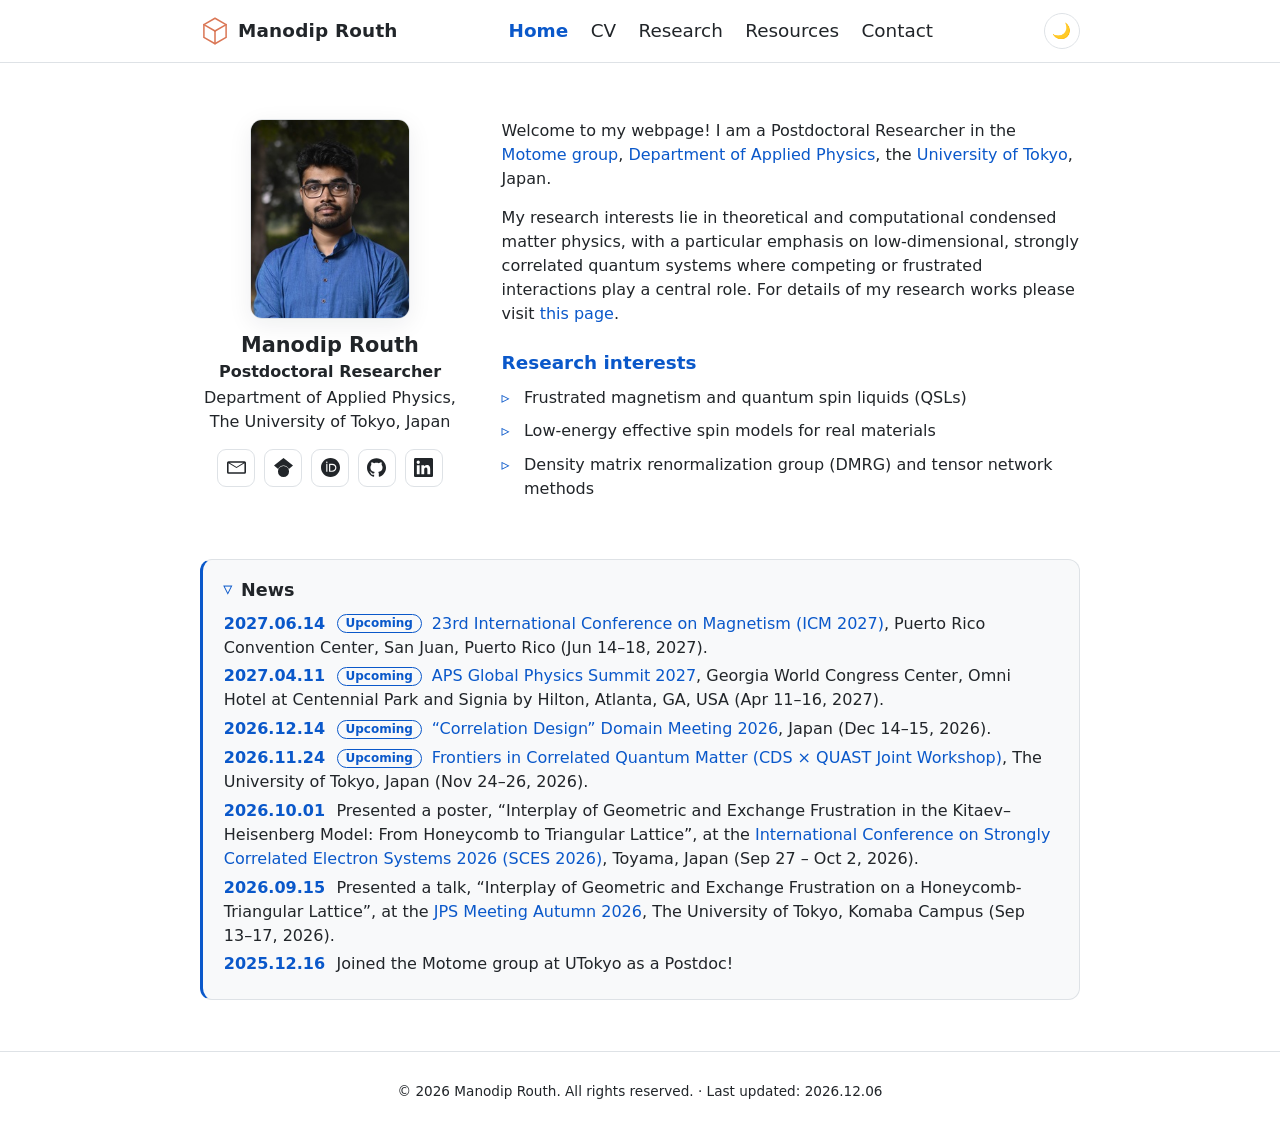
==== index.html @ 1bf26e8a "Switch accent and link colors from maroon to dark blue Co-Authored-By: Claude Sonnet 5.5 <noreply@an" ====
<!DOCTYPE html>
<html lang="en">
<head>
  <meta charset="UTF-8" />
  <meta name="viewport" content="width=device-width, initial-scale=1.0" />
  <title>Manodip Routh</title>
  <meta name="description" content="Manodip Routh — Postdoctoral Researcher in the Department of Applied Physics, The University of Tokyo. Theoretical and computational condensed matter physics." />
  <link rel="icon" type="image/svg+xml" href="hexagon_lattice_logo.svg" />
  <!-- Apply the saved/OS theme before first paint to avoid a light-theme flash -->
  <script>
    (function () {
      var t = null;
      try { t = localStorage.getItem("theme"); } catch (e) {}
      if (!t) t = window.matchMedia("(prefers-color-scheme: dark)").matches ? "dark" : "light";
      document.documentElement.setAttribute("data-theme", t);
    })();
  </script>
  <link rel="stylesheet" href="styles.css?v=34" />
</head>
<body>
  <!-- ===== Header / Nav ===== -->
  <header class="site-header">
    <nav class="nav container">
      <a href="index.html" class="brand"><img src="hexagon_lattice_logo.svg" alt="" class="brand-logo" /> Manodip Routh</a>
      <ul class="nav-links" id="nav-menu">
        <li><a href="index.html" aria-current="page">Home</a></li>
        <li><a href="cv.html">CV</a></li>
        <li><a href="publications.html">Research</a></li>
        <li><a href="resources.html">Resources</a></li>
        <li><a href="contact.html">Contact</a></li>
      </ul>
      <div class="nav-actions">
        <button id="theme-toggle" class="theme-toggle" aria-label="Toggle dark mode">
          <span class="theme-icon">🌙</span>
        </button>
        <button id="nav-toggle" class="nav-toggle" aria-label="Open menu" aria-expanded="false" aria-controls="nav-menu">
          <span></span><span></span><span></span>
        </button>
      </div>
    </nav>
  </header>

  <main>
    <!-- ===== About / Hero ===== -->
    <section id="about" class="section container about">
      <!-- Left: profile card -->
      <aside class="profile-card">
        <img src="routh_photo.jpg" alt="Manodip Routh" class="portrait" />
        <h1 class="name">Manodip Routh</h1>
        <p class="title">Postdoctoral Researcher</p>
        <p class="affil">Department of Applied Physics,<br />The University of Tokyo, Japan</p>
        <ul class="social">
          <li>
            <a href="mailto:routh-manodip@g.ecc.u-tokyo.ac.jp" aria-label="Email" title="Email">
              <svg viewBox="0 0 24 24" aria-hidden="true"><path d="M2 4h20a2 2 0 0 1 2 2v12a2 2 0 0 1-2 2H2a2 2 0 0 1-2-2V6a2 2 0 0 1 2-2zm0 2.5V18h20V6.5l-10 6.25L2 6.5zM3.3 6 12 11.45 20.7 6H3.3z"/></svg>
            </a>
          </li>
          <li>
            <a href="https://scholar.google.com/citations?user=slKCouQAAAAJ&hl=en" target="_blank" rel="noopener" aria-label="Google Scholar" title="Google Scholar">
              <svg viewBox="0 0 24 24" aria-hidden="true"><path d="M5.242 13.769L0 9.5 12 0l12 9.5-5.242 4.269C17.548 11.249 14.978 9.5 12 9.5c-2.977 0-5.548 1.748-6.758 4.269zM12 10a7 7 0 1 0 0 14 7 7 0 0 0 0-14z"/></svg>
            </a>
          </li>
          <li>
            <a href="https://orcid.org/0000-0001-9795-801X" target="_blank" rel="noopener" aria-label="ORCID" title="ORCID">
              <svg viewBox="0 0 24 24" aria-hidden="true"><path d="M12 0C5.372 0 0 5.372 0 12s5.372 12 12 12 12-5.372 12-12S18.628 0 12 0zM7.369 4.378c.525 0 .947.431.947.947 0 .525-.422.947-.947.947-.525 0-.946-.422-.946-.947 0-.516.421-.947.946-.947zm-.722 3.038h1.444v10.041H6.647V7.416zm3.562 0h3.9c3.712 0 5.344 2.653 5.344 5.025 0 2.578-2.016 5.025-5.325 5.025h-3.919V7.416zm1.444 1.303v7.444h2.297c3.272 0 4.022-2.484 4.022-3.722 0-2.016-1.284-3.722-4.097-3.722h-2.222z"/></svg>
            </a>
          </li>
          <li>
            <a href="https://github.com/routhmanodip" target="_blank" rel="noopener" aria-label="GitHub" title="GitHub">
              <svg viewBox="0 0 24 24" aria-hidden="true"><path d="M12 .297c-6.63 0-12 5.373-12 12 0 5.303 3.438 9.8 8.205 11.385.6.113.82-.258.82-.577 0-.285-.01-1.04-.015-2.04-3.338.724-4.042-1.61-4.042-1.61C4.422 18.07 3.633 17.7 3.633 17.7c-1.087-.744.084-.729.084-.729 1.205.084 1.838 1.236 1.838 1.236 1.07 1.835 2.809 1.305 3.495.998.108-.776.417-1.305.76-1.605-2.665-.3-5.466-1.332-5.466-5.93 0-1.31.465-2.38 1.235-3.22-.135-.303-.54-1.523.105-3.176 0 0 1.005-.322 3.3 1.23.96-.267 1.98-.399 3-.405 1.02.006 2.04.138 3 .405 2.28-1.552 3.285-1.23 3.285-1.23.645 1.653.24 2.873.12 3.176.765.84 1.23 1.91 1.23 3.22 0 4.61-2.805 5.625-5.475 5.92.42.36.81 1.096.81 2.22 0 1.606-.015 2.896-.015 3.286 0 .315.21.69.825.57C20.565 22.092 24 17.592 24 12.297c0-6.627-5.373-12-12-12"/></svg>
            </a>
          </li>
          <li>
            <a href="https://www.linkedin.com/in/manodip-routh" target="_blank" rel="noopener" aria-label="LinkedIn" title="LinkedIn">
              <svg viewBox="0 0 24 24" aria-hidden="true"><path d="M20.447 20.452h-3.554v-5.569c0-1.328-.027-3.037-1.852-3.037-1.853 0-2.136 1.445-2.136 2.939v5.667H9.351V9h3.414v1.561h.046c.477-.9 1.637-1.85 3.37-1.85 3.601 0 4.267 2.37 4.267 5.455v6.286zM5.337 7.433a2.062 2.062 0 0 1-2.063-2.065 2.064 2.064 0 1 1 2.063 2.065zm1.782 13.019H3.555V9h3.564v11.452zM22.225 0H1.771C.792 0 0 .774 0 1.729v20.542C0 23.227.792 24 1.771 24h20.451C23.2 24 24 23.227 24 22.271V1.729C24 .774 23.2 0 22.225 0z"/></svg>
            </a>
          </li>
        </ul>
      </aside>

      <!-- Right: about -->
      <div class="about-text">
        <p>
          Welcome to my webpage! I am a Postdoctoral Researcher in the
          <a href="https://www.motome-lab.t.u-tokyo.ac.jp/index-e.html" target="_blank" rel="noopener">Motome group</a>,
          <a href="https://www.ap.t.u-tokyo.ac.jp/" target="_blank" rel="noopener">Department of Applied Physics</a>,
          the <a href="https://www.u-tokyo.ac.jp/en/index.html" target="_blank" rel="noopener">University of Tokyo</a>, Japan.
        </p>
        <p>
          My research interests lie in theoretical and computational condensed
          matter physics, with a particular emphasis on low-dimensional,
          strongly correlated quantum systems where competing or frustrated
          interactions play a central role. For details of my research works please
          visit <a href="publications.html">this page</a>.
        </p>

        <h3 class="about-subhead">Research interests</h3>
        <ul class="topic-list">
          <li>Frustrated magnetism and quantum spin liquids (QSLs)</li>
          <li>Low-energy effective spin models for real materials</li>
          <li>Density matrix renormalization group (DMRG) and tensor network methods</li>
        </ul>
      </div>

      <details class="news" open>
        <summary><h2 class="news-title">News</h2></summary>
        <ul class="news-list">
          <!-- EDIT: add newest items at the top -->
          <li><span class="news-date">2027.06.14</span> <span class="news-tag">Upcoming</span> <a href="https://icm2027.org/" target="_blank" rel="noopener">23rd International Conference on Magnetism (ICM 2027)</a>, Puerto Rico Convention Center, San Juan, Puerto Rico (Jun 14–18, 2027).</li>
          <li><span class="news-date">2027.04.11</span> <span class="news-tag">Upcoming</span> <a href="https://www.aps.org/events/2027/summit" target="_blank" rel="noopener">APS Global Physics Summit 2027</a>, Georgia World Congress Center, Omni Hotel at Centennial Park and Signia by Hilton, Atlanta, GA, USA (Apr 11–16, 2027).</li>
          <li><span class="news-date">2026.12.14</span> <span class="news-tag">Upcoming</span> <a href="https://cds.phys.s.u-tokyo.ac.jp/events/annual-meeting-2026/" target="_blank" rel="noopener">“Correlation Design” Domain Meeting 2026</a>, Japan (Dec 14–15, 2026).</li>
          <li><span class="news-date">2026.11.24</span> <span class="news-tag">Upcoming</span> <a href="https://rytaroarita.github.io/cds-quast-conference2026/index.html" target="_blank" rel="noopener">Frontiers in Correlated Quantum Matter (CDS × QUAST Joint Workshop)</a>, The University of Tokyo, Japan (Nov 24–26, 2026).</li>
          <li><span class="news-date">2026.10.01</span> Presented a poster, “Interplay of Geometric and Exchange Frustration in the Kitaev–Heisenberg Model: From Honeycomb to Triangular Lattice”, at the <a href="https://smartconf.jp/content/sces2026/" target="_blank" rel="noopener">International Conference on Strongly Correlated Electron Systems 2026 (SCES 2026)</a>, Toyama, Japan (Sep 27 – Oct 2, 2026).</li>
          <li><span class="news-date">2026.09.15</span> Presented a talk, “Interplay of Geometric and Exchange Frustration on a Honeycomb-Triangular Lattice”, at the <a href="https://www.jps.or.jp/english/meetings-and-awards/annual/annual-index.html" target="_blank" rel="noopener">JPS Meeting Autumn 2026</a>, The University of Tokyo, Komaba Campus (Sep 13–17, 2026).</li>
          <li><span class="news-date">2025.12.16</span> Joined the Motome group at UTokyo as a Postdoc!</li>
        </ul>
      </details>
    </section>
  </main>

  <!-- ===== Footer ===== -->
  <footer class="site-footer">
    <p class="copyright">© <span id="year"></span> Manodip Routh. All rights reserved. &middot; Last updated: <span id="last-updated"></span></p>
  </footer>

  <script src="script.js?v=2"></script>
</body>
</html>
---- styles.css ----
/* =========================================================
   Theme tokens
   ========================================================= */
:root {
  --bg:        #ffffff;
  --bg-alt:    #f8f9fa;
  --surface:   #ffffff;
  --text:      #212529;
  --text-soft: #212529;
  --accent:    #0a58ca;   /* dark blue */
  --accent-2:  #084298;
  --border:    #dee2e6;
  --band:      #f1f3f5;
  --link:      #0a58ca;
  --shadow:    0 6px 24px rgba(20, 25, 40, 0.07);
  --radius:    12px;
  --maxw:      880px;
  --serif: -apple-system, system-ui, "Segoe UI", Roboto, "Helvetica Neue", Arial, "Noto Sans", sans-serif;
  --sans: -apple-system, system-ui, "Segoe UI", Roboto, "Helvetica Neue", Arial, "Noto Sans", sans-serif;
  --heading: -apple-system, system-ui, "Segoe UI", Roboto, "Helvetica Neue", Arial, "Noto Sans", sans-serif;
}

:root[data-theme="dark"] {
  --bg:        #0f1216;
  --bg-alt:    #161a20;
  --surface:   #161a20;
  --text:      #e8eaed;
  --text-soft: #9aa2ad;
  --accent:    #8ec5ff;
  --accent-2:  #b6daff;
  --border:    #262c34;
  --band:      #1f242b;
  --link:      #8ec5ff;
  --shadow:    0 6px 24px rgba(0, 0, 0, 0.4);
}

* { box-sizing: border-box; margin: 0; padding: 0; }
html {
  scroll-behavior: smooth;
  scroll-padding-top: 80px;
  font-size: 16px;
}

body {
  font-family: var(--sans);
  background: var(--bg);
  color: var(--text);
  font-weight: 400;
  font-style: normal;
  line-height: 1.5;
  letter-spacing: normal;
  text-align: left;
  overflow-wrap: break-word;
  -webkit-font-smoothing: antialiased;
  transition: background 0.3s ease, color 0.3s ease;
  /* Keep the footer at the bottom of the window on short pages */
  min-height: 100vh;
  display: flex;
  flex-direction: column;
}
main, .lock-screen { flex: 1; }
img { max-width: 100%; display: block; }

a { color: var(--link); text-decoration: none; }
a:hover { text-decoration: underline; }

.container { width: min(100% - 2.5rem, var(--maxw)); margin-inline: auto; }

/* =========================================================
   Header / nav
   ========================================================= */
.site-header {
  position: sticky;
  top: 0;
  z-index: 50;
  backdrop-filter: blur(10px);
  background: color-mix(in srgb, var(--bg) 85%, transparent);
  border-bottom: 1px solid var(--border);
}
.nav {
  display: flex;
  align-items: center;
  justify-content: space-between;
  height: 62px;
  gap: 1rem;
}
.brand {
  font-family: var(--sans);
  font-size: 1.15rem;
  font-weight: 600;
  color: var(--text);
  letter-spacing: 0.01em;
  white-space: nowrap;
  display: flex;
  align-items: center;
  gap: 0.5rem;
}
.brand:hover { text-decoration: none; }
.brand .dot { color: var(--accent); }
.brand-logo { height: 30px; width: auto; display: block; border-radius: 7px; }

.nav-links { display: flex; gap: 1.4rem; list-style: none; }
.nav-links a {
  font-size: 1.15rem;
  font-weight: 500;
  color: var(--text-soft);
}
.nav-links a:hover { color: var(--accent); text-decoration: none; }
.nav-links a[aria-current="page"] { color: var(--accent); font-weight: 600; }

.theme-toggle {
  background: transparent;
  border: 1px solid var(--border);
  border-radius: 50%;
  width: 36px; height: 36px;
  cursor: pointer;
  font-size: 0.95rem;
  display: grid; place-items: center;
  flex-shrink: 0;
  transition: border-color 0.2s ease, transform 0.2s ease;
}
.theme-toggle:hover { border-color: var(--accent); transform: rotate(-10deg); }

.nav-actions { display: flex; align-items: center; gap: 0.55rem; }

/* Hamburger — hidden on desktop, shown on small screens */
.nav-toggle {
  display: none;
  flex-direction: column;
  justify-content: center;
  gap: 4px;
  width: 38px; height: 36px;
  padding: 0 8px;
  background: transparent;
  border: 1px solid var(--border);
  border-radius: 8px;
  cursor: pointer;
}
.nav-toggle span {
  display: block;
  height: 2px;
  width: 100%;
  background: var(--text);
  border-radius: 2px;
  transition: transform 0.25s ease, opacity 0.2s ease;
}
.nav-toggle[aria-expanded="true"] span:nth-child(1) { transform: translateY(6px) rotate(45deg); }
.nav-toggle[aria-expanded="true"] span:nth-child(2) { opacity: 0; }
.nav-toggle[aria-expanded="true"] span:nth-child(3) { transform: translateY(-6px) rotate(-45deg); }

/* =========================================================
   Sections
   ========================================================= */
.section { padding: 3.2rem 0; }
.section + .section { border-top: 1px solid var(--border); }
.section-title {
  font-family: var(--heading);
  font-size: clamp(1.5rem, 4vw, 1.9rem);
  font-weight: 600;
  margin-bottom: 1.4rem;
  position: relative;
  padding-bottom: 0.5rem;
}
.section-title::after {
  content: "";
  position: absolute;
  left: 0; bottom: 0;
  width: 54px; height: 3px;
  background: var(--accent);
  border-radius: 2px;
}
.lead { color: var(--text-soft); margin-bottom: 1.1rem; }

/* =========================================================
   About / Hero
   ========================================================= */
.about {
  display: grid;
  grid-template-columns: 260px 1fr;
  gap: 2.6rem;
  padding-top: 3.5rem;
  align-items: start;
}
.profile-card {
  text-align: center;
}
.portrait {
  display: block;
  width: 100%;
  max-width: 160px;
  margin: 0 auto;
  border-radius: var(--radius);
  aspect-ratio: 4 / 5;
  object-fit: cover;
  box-shadow: var(--shadow);
  border: 1px solid var(--border);
}
.profile-card .name {
  font-family: var(--heading);
  font-size: 1.3rem;
  font-weight: 600;
  line-height: 1.2;
  margin: 0.9rem 0 0.1rem;
}
.profile-card .title {
  font-weight: 600;
  color: var(--text);
  font-size: 1rem;
}
.profile-card .affil {
  color: var(--text-soft);
  font-size: 1rem;
  line-height: 1.45;
  margin-top: 0.15rem;
}
.social {
  list-style: none;
  display: flex;
  justify-content: center;
  flex-wrap: wrap;
  gap: 0.55rem;
  margin-top: 1rem;
}
.social a {
  display: grid;
  place-items: center;
  width: 38px;
  height: 38px;
  border: 1px solid var(--border);
  border-radius: 9px;
  color: var(--text-soft);
  transition: color 0.2s ease, border-color 0.2s ease, transform 0.2s ease;
}
.social svg { width: 19px; height: 19px; fill: currentColor; }
.social a:hover {
  color: var(--accent);
  border-color: var(--accent);
  transform: translateY(-2px);
}

.about-text p { margin-bottom: 0.95rem; color: var(--text); }
.about-subhead {
  font-family: var(--heading);
  font-size: 1.15rem;
  font-weight: 600;
  color: var(--accent);
  margin: 1.4rem 0 0.6rem;
}

/* News */
.news {
  grid-column: 1 / -1;
  margin-top: 1rem;
  background: var(--bg-alt);
  border: 1px solid var(--border);
  border-left: 3px solid var(--accent);
  border-radius: var(--radius);
  padding: 1.1rem 1.3rem;
}
.news > summary {
  list-style: none;
  cursor: pointer;
  display: flex;
  align-items: baseline;
  gap: 0.5rem;
  margin-bottom: 0.5rem;
}
.news > summary::-webkit-details-marker { display: none; }
.news > summary::before {
  content: "▹";
  color: var(--accent);
  font-size: 1.15rem;
  line-height: 1;
  transition: transform 0.2s ease;
}
.news[open] > summary::before { transform: rotate(90deg); }
.news:not([open]) > summary { margin-bottom: 0; }
.news-title {
  font-family: var(--heading);
  font-size: 1.1rem;
  margin: 0;
}
.news-list { list-style: none; }
.news-list li { color: var(--text-soft); font-size: 1rem; margin-bottom: 0.3rem; }
.news-tag {
  display: inline-block;
  font-size: 0.75rem;
  font-weight: 600;
  line-height: 1.4;
  color: var(--accent);
  border: 1px solid var(--accent);
  border-radius: 999px;
  padding: 0 0.5rem;
  margin-right: 0.3rem;
  vertical-align: 0.1em;
}
.news-date {
  display: inline-block;
  font-variant-numeric: tabular-nums;
  font-weight: 600;
  color: var(--accent);
  margin-right: 0.4rem;
}

/* =========================================================
   Research
   ========================================================= */
.topic-list { list-style: none; display: grid; gap: 0.6rem; }
.topic-list li {
  position: relative;
  padding-left: 1.4rem;
  color: var(--text);
}
.topic-list li::before {
  content: "▹";
  position: absolute; left: 0;
  color: var(--accent);
}

.research-topic .about-subhead { margin-top: 0; }
.research-topic p {
  margin-bottom: 0.95rem;
  color: var(--text);
}
.research-topic sub { font-size: 0.75em; }
.research-topic { display: flow-root; }
.research-topic + .research-topic { margin-top: 1.6rem; }
/* Toggle headings (<details>/<summary>) */
.research-topic > summary,
.cv-section > summary {
  list-style: none;
  cursor: pointer;
  display: flex;
  align-items: baseline;
  gap: 0.5rem;
  margin-bottom: 0.6rem;
  padding: 0.4rem 0.8rem;
  border-radius: 6px;
  background: var(--band);
}
.research-topic > summary::-webkit-details-marker,
.cv-section > summary::-webkit-details-marker { display: none; }
.research-topic > summary::before,
.cv-section > summary::before {
  content: "▹";
  color: var(--accent);
  font-size: 1.15rem;
  line-height: 1;
  transition: transform 0.2s ease;
}
.research-topic[open] > summary::before,
.cv-section[open] > summary::before { transform: rotate(90deg); }
.research-topic > summary .about-subhead { margin: 0; }
.research-topic > summary:hover .about-subhead { color: var(--accent-2); }
.highlight-figure {
  float: left;
  width: 30%;
  margin: 0.35rem 1.6rem 1rem 0;
  padding: 0.7rem 0.7rem 0.6rem;
  background: var(--bg-alt);
  border: 1px solid var(--border);
  border-left: 3px solid var(--accent);
  border-radius: var(--radius);
}
/* Plot has a white background, so keep it on white in dark mode too */
.highlight-figure img {
  width: 100%;
  height: auto;
  background: #fff;
  border-radius: 6px;
  padding: 0.3rem;
}
.highlight-figure figcaption {
  margin-top: 0.5rem;
  font-size: 1rem;
  line-height: 1.55;
  color: var(--text-soft);
}

/* =========================================================
   Publications
   ========================================================= */
.pub-list {
  list-style: none;
  display: grid;
  gap: 0.9rem;
}
.pub {
  font-family: var(--sans);
  font-size: 1rem;
  line-height: 1.5;
  color: var(--text-soft);
}
.pub-num {
  font-family: var(--sans);
  font-weight: 600;
  color: var(--accent);
  margin-right: 0.3rem;
}
.self-author { color: inherit; }
.research-topic .pub-empty { color: var(--text-soft); font-style: italic; }
.pub-badge { font-family: var(--sans); font-size: 0.85rem; color: var(--accent); }
.pub a:hover { text-decoration: underline; }

/* =========================================================
   CV
   ========================================================= */
.cv-heading {
  font-family: var(--heading);
  font-size: 1.15rem;
  color: var(--accent);
  margin: 0.4rem 0 0.5rem;
}
.cv-heading:first-of-type { margin-top: 0; }
/* Collapsible CV sections (<details>/<summary>) */
.cv-section + .cv-section { margin-top: 1.2rem; }
.cv-section > summary .cv-heading { margin: 0; }
.cv-section > summary:hover .cv-heading { color: var(--accent-2); }
.cv-entry {
  display: grid;
  grid-template-columns: 150px 1fr;
  gap: 1.2rem;
  padding: 0.7rem 0;
}
.cv-period {
  color: var(--text-soft);
  font-size: 1rem;
  font-variant-numeric: tabular-nums;
  padding-top: 0.15rem;
}
.cv-body h4 { font-family: var(--heading); font-size: 1rem; font-weight: 600; margin-bottom: 0.15rem; }
.cv-body p { color: var(--text-soft); font-size: 1rem; }
.cv-meta { margin-top: 0.25rem; }
.cv-subheading {
  font-family: var(--heading);
  font-size: 1rem;
  font-weight: 600;
  color: var(--text-soft);
  text-transform: uppercase;
  letter-spacing: 0.04em;
  margin: 0.9rem 0 0.1rem;
}

/* =========================================================
   Contact
   ========================================================= */
.contact-grid {
  display: grid;
  grid-template-columns: 1fr 1fr;
  gap: 1.6rem;
}
.contact-block p { color: var(--text-soft); font-size: 1rem; margin-bottom: 0.15rem; }
.contact-social { justify-content: flex-start; margin-top: 0.6rem; }
.contact-label {
  text-transform: uppercase;
  letter-spacing: 0.06em;
  font-size: 0.75rem;
  font-weight: 600;
  color: var(--accent) !important;
  margin-bottom: 0.3rem !important;
}

/* =========================================================
   Footer
   ========================================================= */
.site-footer {
  border-top: 1px solid var(--border);
  padding: 1.8rem 1.25rem;
  text-align: center;
}
.copyright { color: var(--text-soft); font-size: 0.85rem; }

/* =========================================================
   Responsive
   ========================================================= */
/* Large screens: widen the reading column a touch and add breathing room */
@media (min-width: 1400px) {
  :root { --maxw: 960px; }
  .section { padding: 4rem 0; }
}

/* Tablet: keep the two-column About but let the photo shrink a bit */
@media (max-width: 900px) {
  .about { grid-template-columns: 220px 1fr; gap: 2rem; }
}

/* Phones & small tablets: single column + slide-down menu */
@media (max-width: 720px) {
  .highlight-figure { float: none; width: auto; margin: 0.4rem 0 1.2rem; }
  .nav-toggle { display: flex; }
  .nav-links {
    position: absolute;
    top: 100%;
    left: 0;
    right: 0;
    flex-direction: column;
    gap: 0;
    background: var(--bg);
    border-bottom: 1px solid var(--border);
    box-shadow: var(--shadow);
    padding: 0.4rem 0;
    display: none;
  }
  .nav-links.open { display: flex; }
  .nav-links li { width: 100%; }
  .nav-links a {
    display: block;
    padding: 0.75rem 1.25rem;
    font-size: 1.15rem;
    width: 100%;
  }

  .section { padding: 2.6rem 0; }
  .about {
    grid-template-columns: 1fr;
    gap: 1.5rem;
    padding-top: 2.6rem;
  }
  .profile-card { position: static; max-width: 260px; margin: 0 auto; }
  .about-text { text-align: left; }

  .cv-entry { grid-template-columns: 1fr; gap: 0.15rem; padding: 0.55rem 0; }
  .cv-period { padding-top: 0; font-weight: 600; color: var(--accent); }
  .contact-grid { grid-template-columns: 1fr; gap: 1.2rem; }
  .contact-block a { overflow-wrap: anywhere; }
}

/* Very small phones */
@media (max-width: 380px) {
  .brand { font-size: 1.15rem; }
  .pub { font-size: 1rem; }
}

@media (prefers-reduced-motion: reduce) {
  * { scroll-behavior: auto !important; transition: none !important; }
}

/* =========================================================
   Lock screen
   ========================================================= */
.lock-screen {
  display: flex;
  justify-content: center;
  padding: 5rem 1.5rem;
}
.lock-screen[hidden] { display: none; }
.lock-form {
  width: 100%;
  max-width: 320px;
  text-align: center;
  border: 1px solid var(--border);
  border-radius: var(--radius);
  padding: 2rem 1.6rem;
  background: var(--surface);
}
.lock-label { color: var(--text-soft); font-size: 0.95rem; margin-bottom: 1rem; }
.lock-form input {
  width: 100%;
  padding: 0.6rem 0.8rem;
  border: 1px solid var(--border);
  border-radius: 8px;
  background: var(--bg);
  color: var(--text);
  font-family: var(--sans);
  font-size: 1rem;
  margin-bottom: 0.8rem;
}
.lock-form button {
  width: 100%;
  padding: 0.6rem 0.8rem;
  border: none;
  border-radius: 8px;
  background: var(--accent);
  color: var(--bg);
  font-family: var(--sans);
  font-size: 0.95rem;
  font-weight: 600;
  cursor: pointer;
}
.lock-error { color: var(--accent); font-size: 0.85rem; margin-top: 0.8rem; }
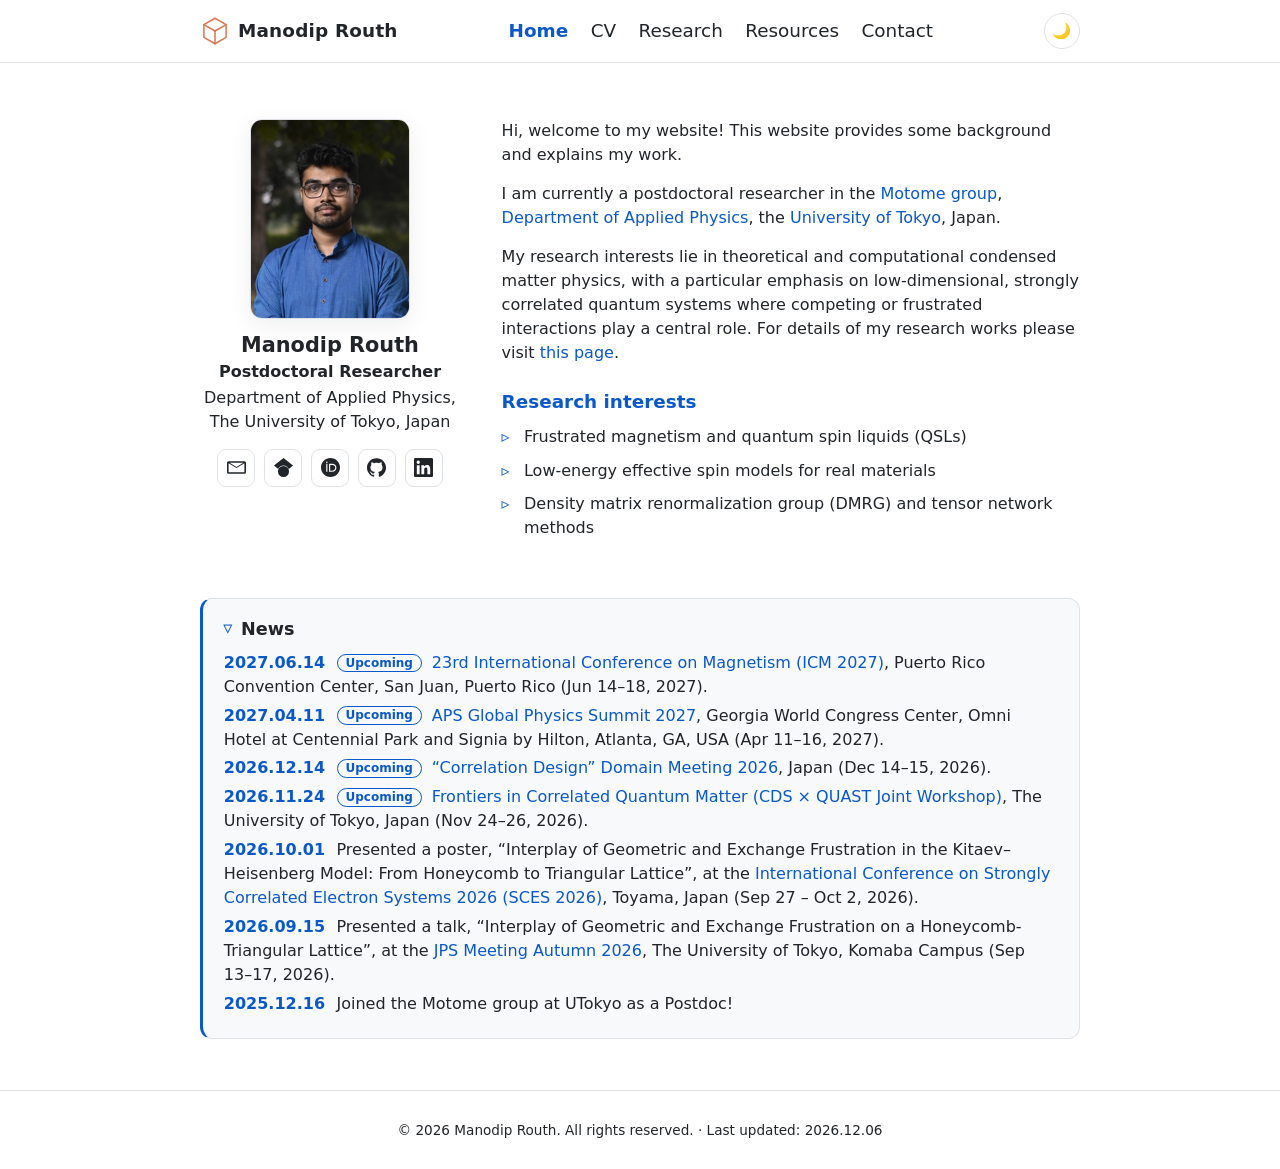
==== commit 7d7ed7d3: "Home intro text; add institution links on the CV page Co-Authored-By: Claude Sonnet 5.5 <noreply@ant" ====
--- a/index.html
+++ b/index.html
@@ -81,7 +81,10 @@
       <!-- Right: about -->
       <div class="about-text">
         <p>
-          Welcome to my webpage! I am a Postdoctoral Researcher in the
+          Hi, welcome to my website! This website provides some background and explains my work.
+        </p>
+        <p>
+          I am currently a postdoctoral researcher in the
           <a href="https://www.motome-lab.t.u-tokyo.ac.jp/index-e.html" target="_blank" rel="noopener">Motome group</a>,
           <a href="https://www.ap.t.u-tokyo.ac.jp/" target="_blank" rel="noopener">Department of Applied Physics</a>,
           the <a href="https://www.u-tokyo.ac.jp/en/index.html" target="_blank" rel="noopener">University of Tokyo</a>, Japan.
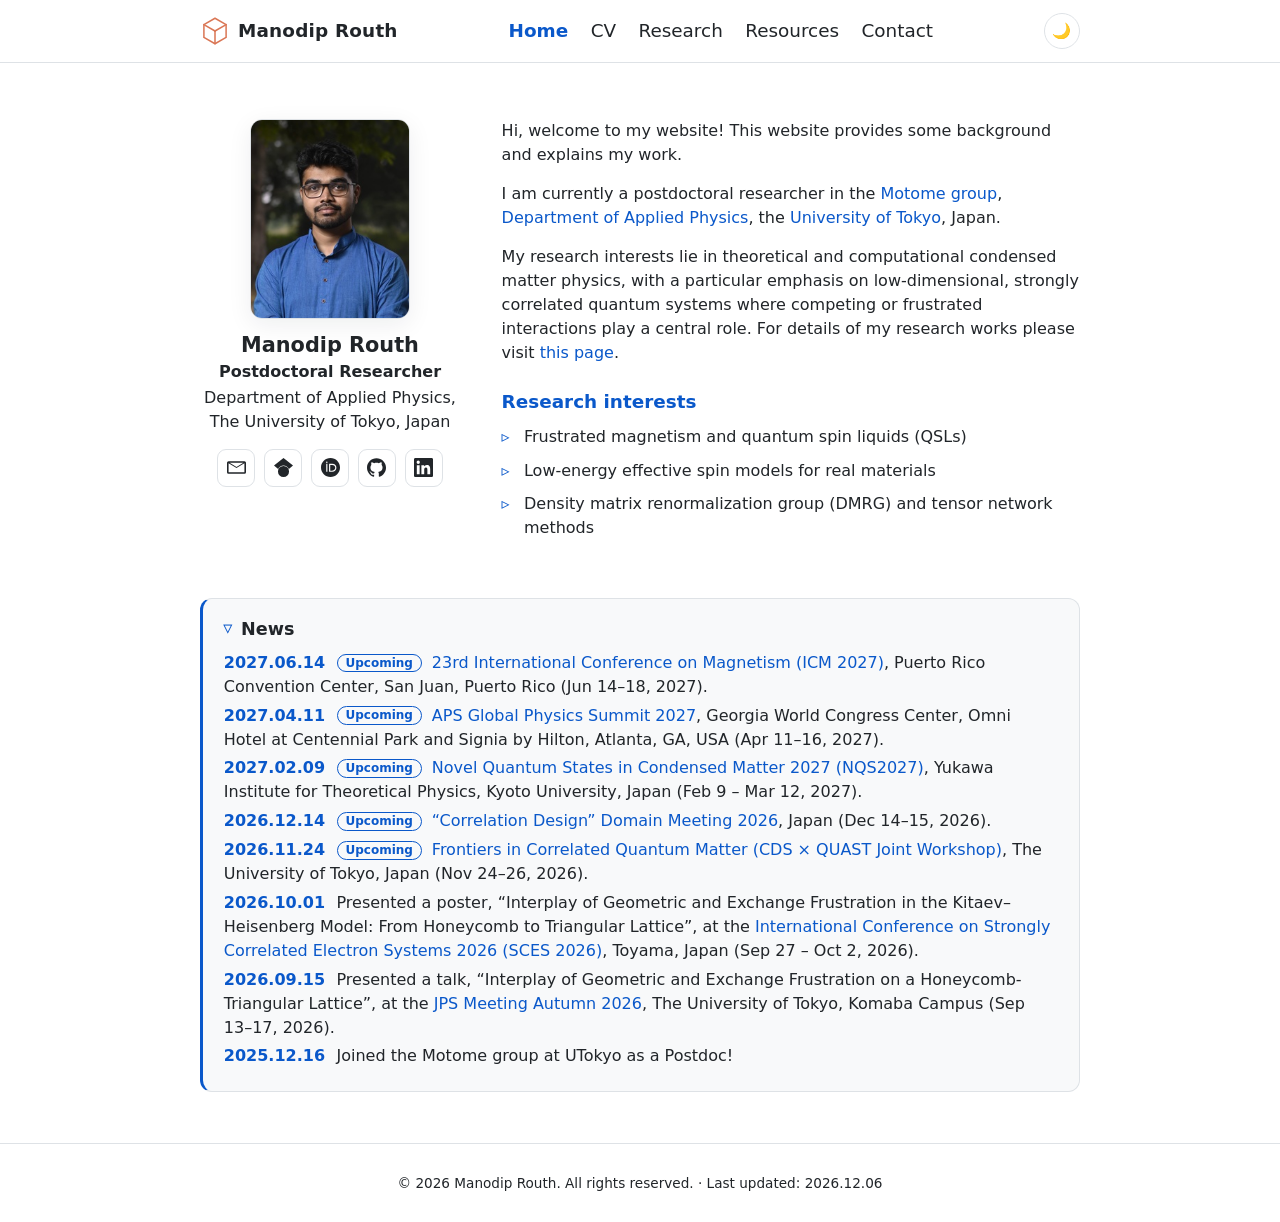
==== commit c3efdda9: "Resources: Julia and DMRG & Tensor Network toggles; News: add NQS2027 Co-Authored-By: Claude Sonnet " ====
--- a/index.html
+++ b/index.html
@@ -15,7 +15,7 @@
       document.documentElement.setAttribute("data-theme", t);
     })();
   </script>
-  <link rel="stylesheet" href="styles.css?v=34" />
+  <link rel="stylesheet" href="styles.css?v=43" />
 </head>
 <body>
   <!-- ===== Header / Nav ===== -->
@@ -111,6 +111,7 @@
           <!-- EDIT: add newest items at the top -->
           <li><span class="news-date">2027.06.14</span> <span class="news-tag">Upcoming</span> <a href="https://icm2027.org/" target="_blank" rel="noopener">23rd International Conference on Magnetism (ICM 2027)</a>, Puerto Rico Convention Center, San Juan, Puerto Rico (Jun 14–18, 2027).</li>
           <li><span class="news-date">2027.04.11</span> <span class="news-tag">Upcoming</span> <a href="https://www.aps.org/events/2027/summit" target="_blank" rel="noopener">APS Global Physics Summit 2027</a>, Georgia World Congress Center, Omni Hotel at Centennial Park and Signia by Hilton, Atlanta, GA, USA (Apr 11–16, 2027).</li>
+          <li><span class="news-date">2027.02.09</span> <span class="news-tag">Upcoming</span> <a href="https://indico.yukawa.kyoto-u.ac.jp/event/104/overview" target="_blank" rel="noopener">Novel Quantum States in Condensed Matter 2027 (NQS2027)</a>, Yukawa Institute for Theoretical Physics, Kyoto University, Japan (Feb 9 – Mar 12, 2027).</li>
           <li><span class="news-date">2026.12.14</span> <span class="news-tag">Upcoming</span> <a href="https://cds.phys.s.u-tokyo.ac.jp/events/annual-meeting-2026/" target="_blank" rel="noopener">“Correlation Design” Domain Meeting 2026</a>, Japan (Dec 14–15, 2026).</li>
           <li><span class="news-date">2026.11.24</span> <span class="news-tag">Upcoming</span> <a href="https://rytaroarita.github.io/cds-quast-conference2026/index.html" target="_blank" rel="noopener">Frontiers in Correlated Quantum Matter (CDS × QUAST Joint Workshop)</a>, The University of Tokyo, Japan (Nov 24–26, 2026).</li>
           <li><span class="news-date">2026.10.01</span> Presented a poster, “Interplay of Geometric and Exchange Frustration in the Kitaev–Heisenberg Model: From Honeycomb to Triangular Lattice”, at the <a href="https://smartconf.jp/content/sces2026/" target="_blank" rel="noopener">International Conference on Strongly Correlated Electron Systems 2026 (SCES 2026)</a>, Toyama, Japan (Sep 27 – Oct 2, 2026).</li>
--- a/styles.css
+++ b/styles.css
@@ -316,6 +316,26 @@
   position: absolute; left: 0;
   color: var(--accent);
 }
+
+/* Toggle bullet inside a topic list: the item's own arrow rotates when opened */
+.topic-list li.toggle-item { padding-left: 0; }
+.topic-list li.toggle-item::before { content: none; }
+.toggle-item > details > summary {
+  list-style: none;
+  cursor: pointer;
+  position: relative;
+  padding-left: 1.4rem;
+}
+.toggle-item > details > summary::-webkit-details-marker { display: none; }
+.toggle-item > details > summary::before {
+  content: "▹";
+  position: absolute; left: 0;
+  color: var(--accent);
+  transition: transform 0.2s ease;
+}
+.toggle-item > details[open] > summary::before { transform: rotate(90deg); }
+.toggle-item > details > summary:hover { color: var(--accent); }
+.toggle-item .sub-list { margin: 0.5rem 0 0.2rem 1.4rem; }
 
 .research-topic .about-subhead { margin-top: 0; }
 .research-topic p {
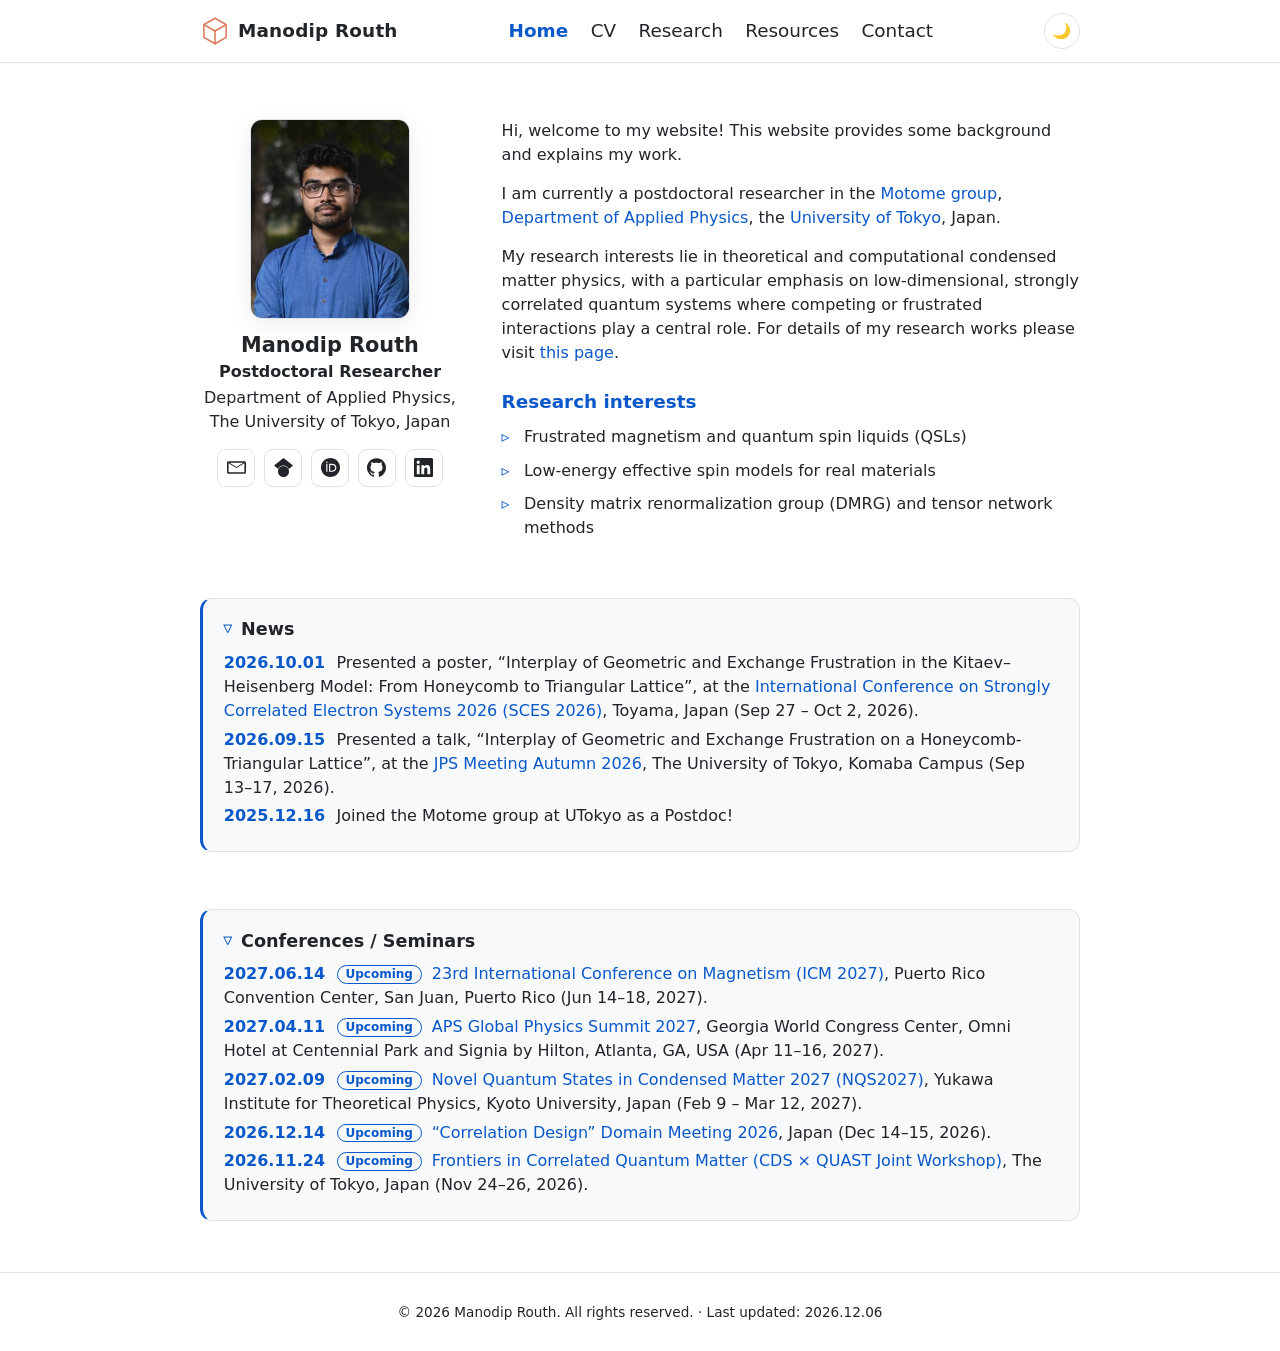
==== commit 8bd4e151: "Home: add Conferences / Seminars section with the upcoming conferences Co-Authored-By: Claude Sonnet" ====
--- a/index.html
+++ b/index.html
@@ -109,14 +109,21 @@
         <summary><h2 class="news-title">News</h2></summary>
         <ul class="news-list">
           <!-- EDIT: add newest items at the top -->
+          <li><span class="news-date">2026.10.01</span> Presented a poster, “Interplay of Geometric and Exchange Frustration in the Kitaev–Heisenberg Model: From Honeycomb to Triangular Lattice”, at the <a href="https://smartconf.jp/content/sces2026/" target="_blank" rel="noopener">International Conference on Strongly Correlated Electron Systems 2026 (SCES 2026)</a>, Toyama, Japan (Sep 27 – Oct 2, 2026).</li>
+          <li><span class="news-date">2026.09.15</span> Presented a talk, “Interplay of Geometric and Exchange Frustration on a Honeycomb-Triangular Lattice”, at the <a href="https://www.jps.or.jp/english/meetings-and-awards/annual/annual-index.html" target="_blank" rel="noopener">JPS Meeting Autumn 2026</a>, The University of Tokyo, Komaba Campus (Sep 13–17, 2026).</li>
+          <li><span class="news-date">2025.12.16</span> Joined the Motome group at UTokyo as a Postdoc!</li>
+        </ul>
+      </details>
+
+      <details class="news conferences" open>
+        <summary><h2 class="news-title">Conferences / Seminars</h2></summary>
+        <ul class="news-list">
+          <!-- EDIT: upcoming conferences and seminars; move past ones to News -->
           <li><span class="news-date">2027.06.14</span> <span class="news-tag">Upcoming</span> <a href="https://icm2027.org/" target="_blank" rel="noopener">23rd International Conference on Magnetism (ICM 2027)</a>, Puerto Rico Convention Center, San Juan, Puerto Rico (Jun 14–18, 2027).</li>
           <li><span class="news-date">2027.04.11</span> <span class="news-tag">Upcoming</span> <a href="https://www.aps.org/events/2027/summit" target="_blank" rel="noopener">APS Global Physics Summit 2027</a>, Georgia World Congress Center, Omni Hotel at Centennial Park and Signia by Hilton, Atlanta, GA, USA (Apr 11–16, 2027).</li>
           <li><span class="news-date">2027.02.09</span> <span class="news-tag">Upcoming</span> <a href="https://indico.yukawa.kyoto-u.ac.jp/event/104/overview" target="_blank" rel="noopener">Novel Quantum States in Condensed Matter 2027 (NQS2027)</a>, Yukawa Institute for Theoretical Physics, Kyoto University, Japan (Feb 9 – Mar 12, 2027).</li>
           <li><span class="news-date">2026.12.14</span> <span class="news-tag">Upcoming</span> <a href="https://cds.phys.s.u-tokyo.ac.jp/events/annual-meeting-2026/" target="_blank" rel="noopener">“Correlation Design” Domain Meeting 2026</a>, Japan (Dec 14–15, 2026).</li>
           <li><span class="news-date">2026.11.24</span> <span class="news-tag">Upcoming</span> <a href="https://rytaroarita.github.io/cds-quast-conference2026/index.html" target="_blank" rel="noopener">Frontiers in Correlated Quantum Matter (CDS × QUAST Joint Workshop)</a>, The University of Tokyo, Japan (Nov 24–26, 2026).</li>
-          <li><span class="news-date">2026.10.01</span> Presented a poster, “Interplay of Geometric and Exchange Frustration in the Kitaev–Heisenberg Model: From Honeycomb to Triangular Lattice”, at the <a href="https://smartconf.jp/content/sces2026/" target="_blank" rel="noopener">International Conference on Strongly Correlated Electron Systems 2026 (SCES 2026)</a>, Toyama, Japan (Sep 27 – Oct 2, 2026).</li>
-          <li><span class="news-date">2026.09.15</span> Presented a talk, “Interplay of Geometric and Exchange Frustration on a Honeycomb-Triangular Lattice”, at the <a href="https://www.jps.or.jp/english/meetings-and-awards/annual/annual-index.html" target="_blank" rel="noopener">JPS Meeting Autumn 2026</a>, The University of Tokyo, Komaba Campus (Sep 13–17, 2026).</li>
-          <li><span class="news-date">2025.12.16</span> Joined the Motome group at UTokyo as a Postdoc!</li>
         </ul>
       </details>
     </section>
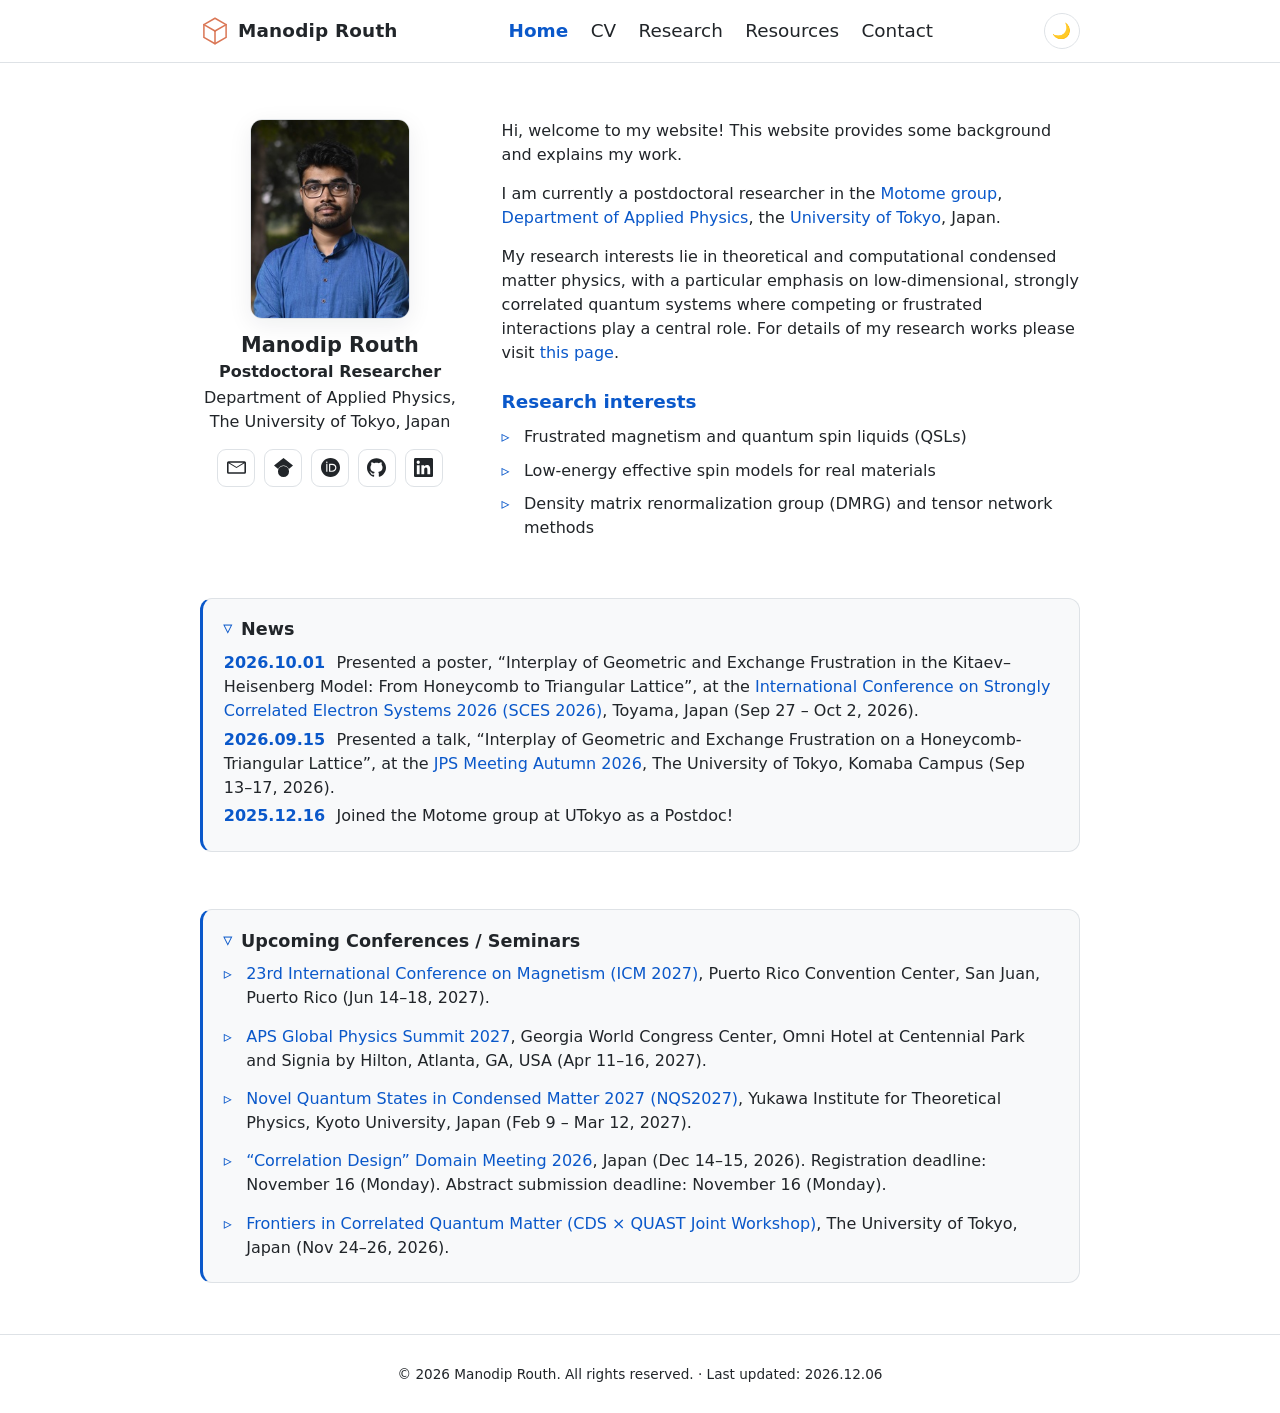
==== commit 8f54c82c: "Upcoming Conferences / Seminars: bulleted list without dates or tags; add Domain Meeting deadlines C" ====
--- a/index.html
+++ b/index.html
@@ -15,7 +15,7 @@
       document.documentElement.setAttribute("data-theme", t);
     })();
   </script>
-  <link rel="stylesheet" href="styles.css?v=43" />
+  <link rel="stylesheet" href="styles.css?v=44" />
 </head>
 <body>
   <!-- ===== Header / Nav ===== -->
@@ -116,14 +116,14 @@
       </details>
 
       <details class="news conferences" open>
-        <summary><h2 class="news-title">Conferences / Seminars</h2></summary>
-        <ul class="news-list">
+        <summary><h2 class="news-title">Upcoming Conferences / Seminars</h2></summary>
+        <ul class="news-list topic-list">
           <!-- EDIT: upcoming conferences and seminars; move past ones to News -->
-          <li><span class="news-date">2027.06.14</span> <span class="news-tag">Upcoming</span> <a href="https://icm2027.org/" target="_blank" rel="noopener">23rd International Conference on Magnetism (ICM 2027)</a>, Puerto Rico Convention Center, San Juan, Puerto Rico (Jun 14–18, 2027).</li>
-          <li><span class="news-date">2027.04.11</span> <span class="news-tag">Upcoming</span> <a href="https://www.aps.org/events/2027/summit" target="_blank" rel="noopener">APS Global Physics Summit 2027</a>, Georgia World Congress Center, Omni Hotel at Centennial Park and Signia by Hilton, Atlanta, GA, USA (Apr 11–16, 2027).</li>
-          <li><span class="news-date">2027.02.09</span> <span class="news-tag">Upcoming</span> <a href="https://indico.yukawa.kyoto-u.ac.jp/event/104/overview" target="_blank" rel="noopener">Novel Quantum States in Condensed Matter 2027 (NQS2027)</a>, Yukawa Institute for Theoretical Physics, Kyoto University, Japan (Feb 9 – Mar 12, 2027).</li>
-          <li><span class="news-date">2026.12.14</span> <span class="news-tag">Upcoming</span> <a href="https://cds.phys.s.u-tokyo.ac.jp/events/annual-meeting-2026/" target="_blank" rel="noopener">“Correlation Design” Domain Meeting 2026</a>, Japan (Dec 14–15, 2026).</li>
-          <li><span class="news-date">2026.11.24</span> <span class="news-tag">Upcoming</span> <a href="https://rytaroarita.github.io/cds-quast-conference2026/index.html" target="_blank" rel="noopener">Frontiers in Correlated Quantum Matter (CDS × QUAST Joint Workshop)</a>, The University of Tokyo, Japan (Nov 24–26, 2026).</li>
+          <li><a href="https://icm2027.org/" target="_blank" rel="noopener">23rd International Conference on Magnetism (ICM 2027)</a>, Puerto Rico Convention Center, San Juan, Puerto Rico (Jun 14–18, 2027).</li>
+          <li><a href="https://www.aps.org/events/2027/summit" target="_blank" rel="noopener">APS Global Physics Summit 2027</a>, Georgia World Congress Center, Omni Hotel at Centennial Park and Signia by Hilton, Atlanta, GA, USA (Apr 11–16, 2027).</li>
+          <li><a href="https://indico.yukawa.kyoto-u.ac.jp/event/104/overview" target="_blank" rel="noopener">Novel Quantum States in Condensed Matter 2027 (NQS2027)</a>, Yukawa Institute for Theoretical Physics, Kyoto University, Japan (Feb 9 – Mar 12, 2027).</li>
+          <li><a href="https://cds.phys.s.u-tokyo.ac.jp/events/annual-meeting-2026/" target="_blank" rel="noopener">“Correlation Design” Domain Meeting 2026</a>, Japan (Dec 14–15, 2026). Registration deadline: November 16 (Monday). Abstract submission deadline: November 16 (Monday).</li>
+          <li><a href="https://rytaroarita.github.io/cds-quast-conference2026/index.html" target="_blank" rel="noopener">Frontiers in Correlated Quantum Matter (CDS × QUAST Joint Workshop)</a>, The University of Tokyo, Japan (Nov 24–26, 2026).</li>
         </ul>
       </details>
     </section>
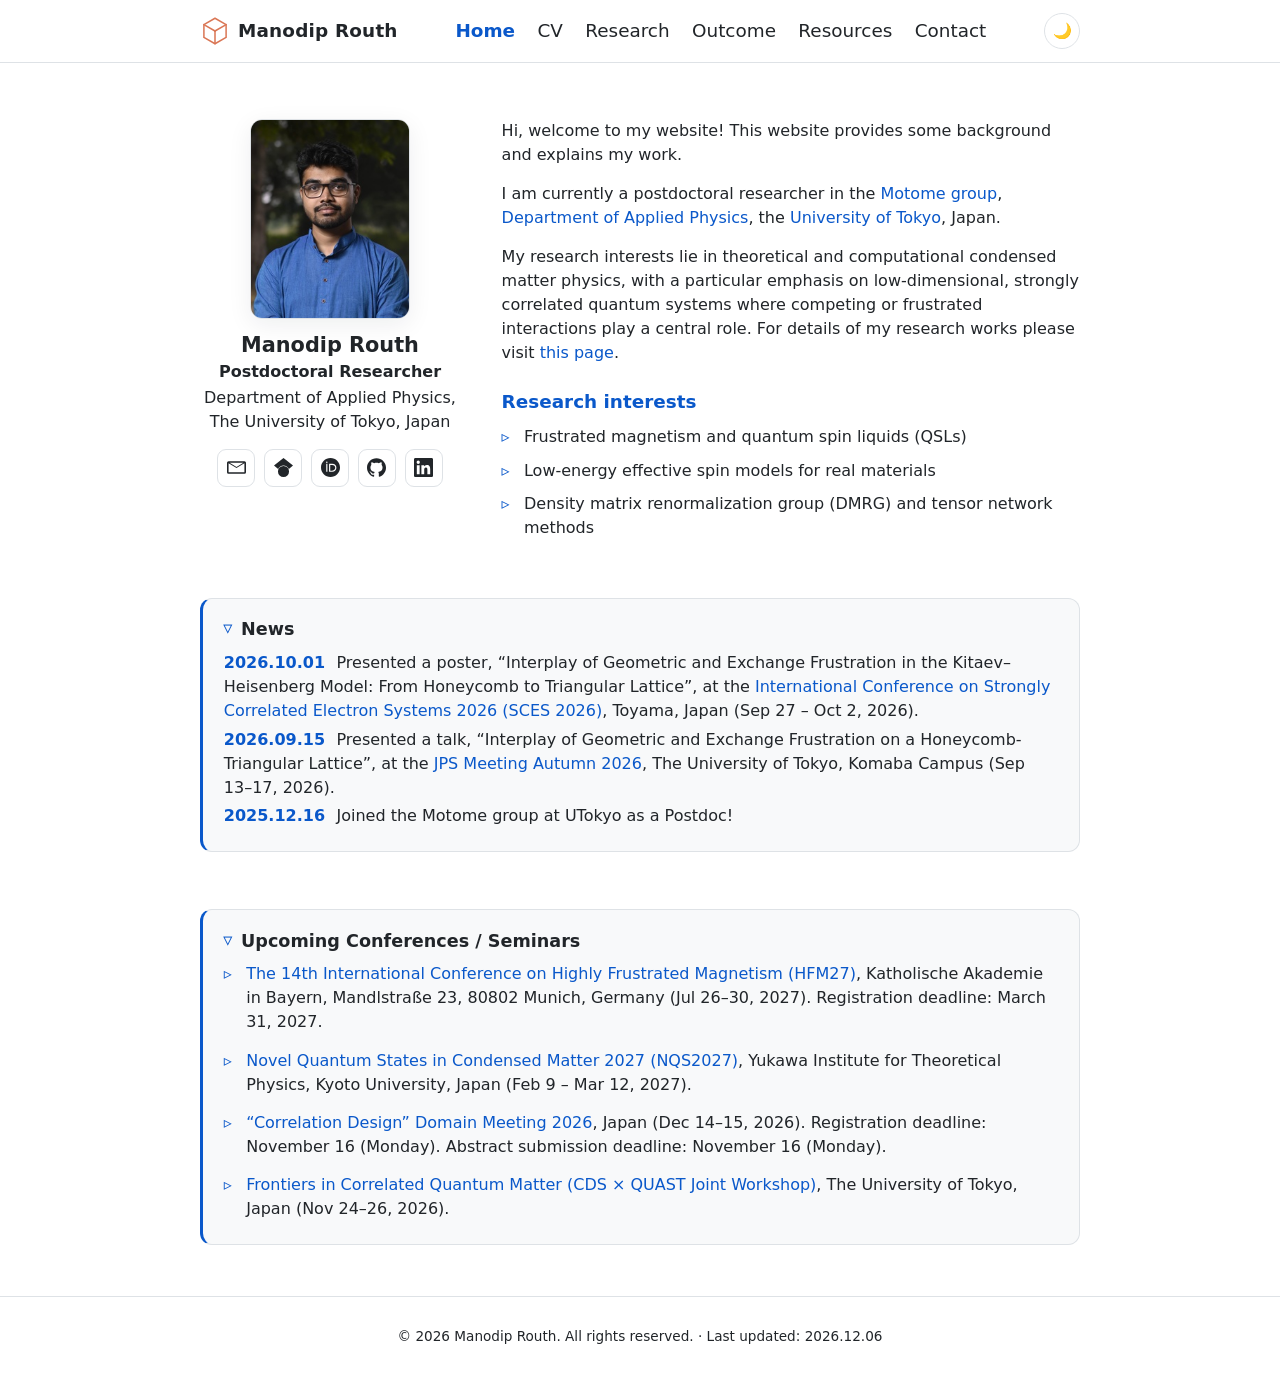
==== commit 8b37c4d5: "Add Outcome page (publications, PhD thesis, talks & posters); filled-circle bullets; resources/home " ====
--- a/index.html
+++ b/index.html
@@ -15,7 +15,7 @@
       document.documentElement.setAttribute("data-theme", t);
     })();
   </script>
-  <link rel="stylesheet" href="styles.css?v=44" />
+  <link rel="stylesheet" href="styles.css?v=54" />
 </head>
 <body>
   <!-- ===== Header / Nav ===== -->
@@ -26,6 +26,7 @@
         <li><a href="index.html" aria-current="page">Home</a></li>
         <li><a href="cv.html">CV</a></li>
         <li><a href="publications.html">Research</a></li>
+        <li><a href="outcome.html">Outcome</a></li>
         <li><a href="resources.html">Resources</a></li>
         <li><a href="contact.html">Contact</a></li>
       </ul>
@@ -119,8 +120,7 @@
         <summary><h2 class="news-title">Upcoming Conferences / Seminars</h2></summary>
         <ul class="news-list topic-list">
           <!-- EDIT: upcoming conferences and seminars; move past ones to News -->
-          <li><a href="https://icm2027.org/" target="_blank" rel="noopener">23rd International Conference on Magnetism (ICM 2027)</a>, Puerto Rico Convention Center, San Juan, Puerto Rico (Jun 14–18, 2027).</li>
-          <li><a href="https://www.aps.org/events/2027/summit" target="_blank" rel="noopener">APS Global Physics Summit 2027</a>, Georgia World Congress Center, Omni Hotel at Centennial Park and Signia by Hilton, Atlanta, GA, USA (Apr 11–16, 2027).</li>
+          <li><a href="https://indico.frm2.tum.de/event/654/overview" target="_blank" rel="noopener">The 14th International Conference on Highly Frustrated Magnetism (HFM27)</a>, Katholische Akademie in Bayern, Mandlstraße 23, 80802 Munich, Germany (Jul 26–30, 2027). Registration deadline: March 31, 2027.</li>
           <li><a href="https://indico.yukawa.kyoto-u.ac.jp/event/104/overview" target="_blank" rel="noopener">Novel Quantum States in Condensed Matter 2027 (NQS2027)</a>, Yukawa Institute for Theoretical Physics, Kyoto University, Japan (Feb 9 – Mar 12, 2027).</li>
           <li><a href="https://cds.phys.s.u-tokyo.ac.jp/events/annual-meeting-2026/" target="_blank" rel="noopener">“Correlation Design” Domain Meeting 2026</a>, Japan (Dec 14–15, 2026). Registration deadline: November 16 (Monday). Abstract submission deadline: November 16 (Monday).</li>
           <li><a href="https://rytaroarita.github.io/cds-quast-conference2026/index.html" target="_blank" rel="noopener">Frontiers in Correlated Quantum Matter (CDS × QUAST Joint Workshop)</a>, The University of Tokyo, Japan (Nov 24–26, 2026).</li>
--- a/styles.css
+++ b/styles.css
@@ -344,7 +344,8 @@
 }
 .research-topic sub { font-size: 0.75em; }
 .research-topic { display: flow-root; }
-.research-topic + .research-topic { margin-top: 1.6rem; }
+.research-topic + .research-topic,
+.research-topic + .cv-section { margin-top: 1.6rem; }
 /* Toggle headings (<details>/<summary>) */
 .research-topic > summary,
 .cv-section > summary {
@@ -415,7 +416,9 @@
   font-family: var(--sans);
   font-weight: 600;
   color: var(--accent);
-  margin-right: 0.3rem;
+  font-size: 0.6em;
+  vertical-align: middle;
+  margin-right: 0.4rem;
 }
 .self-author { color: inherit; }
 .research-topic .pub-empty { color: var(--text-soft); font-style: italic; }
@@ -451,6 +454,14 @@
 .cv-body h4 { font-family: var(--heading); font-size: 1rem; font-weight: 600; margin-bottom: 0.15rem; }
 .cv-body p { color: var(--text-soft); font-size: 1rem; }
 .cv-meta { margin-top: 0.25rem; }
+.cv-bulleted .cv-entry { grid-template-columns: 1fr; }
+.cv-bulleted .cv-body h4::before {
+  content: "●";
+  color: var(--accent);
+  font-size: 0.6em;
+  vertical-align: middle;
+  margin-right: 0.4rem;
+}
 .cv-subheading {
   font-family: var(--heading);
   font-size: 1rem;
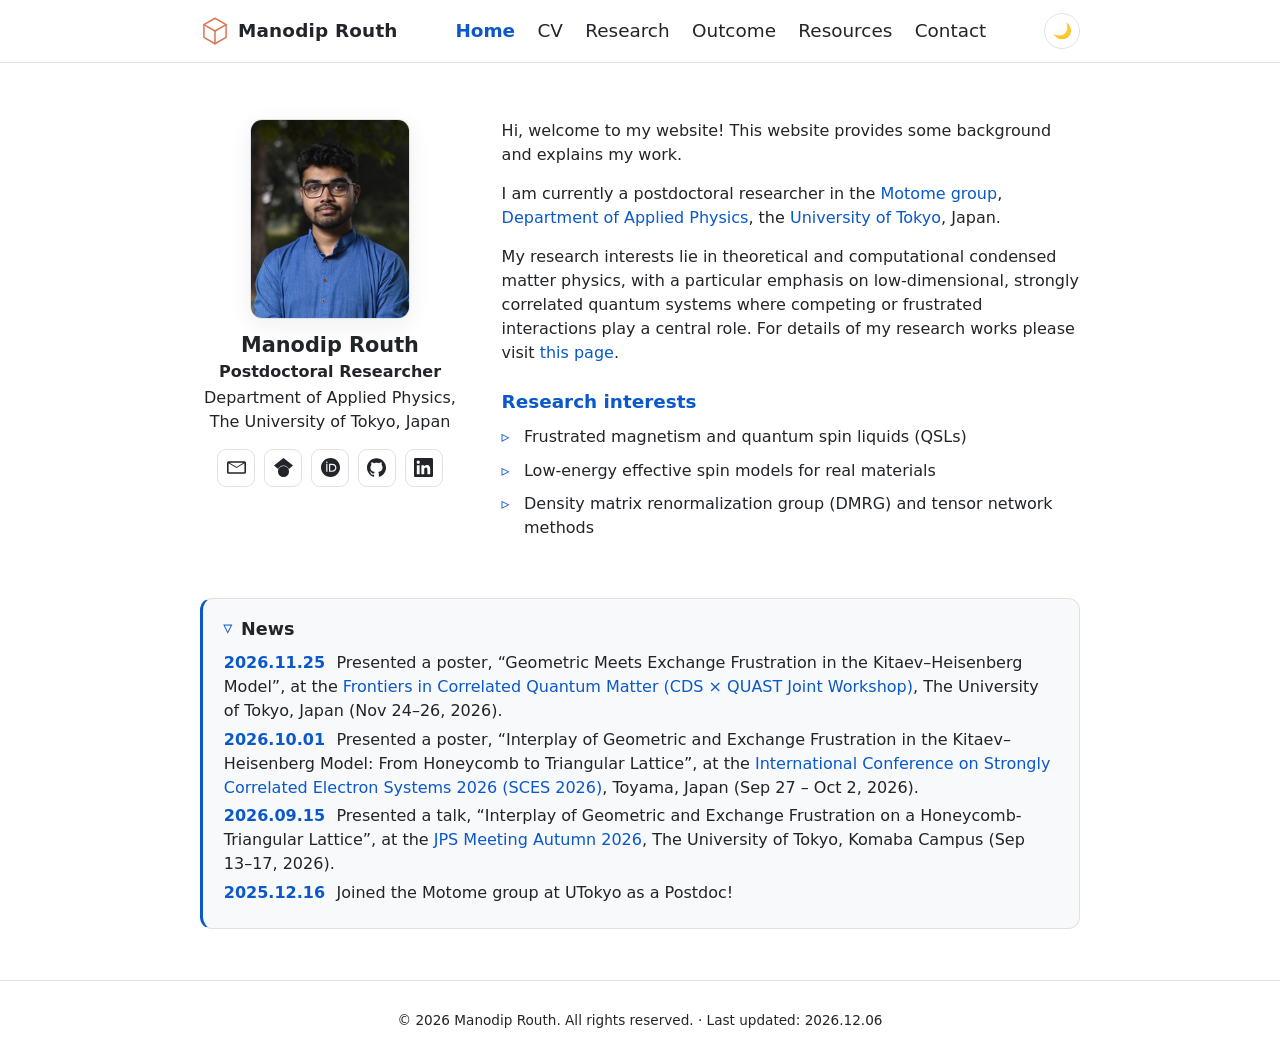
==== commit 00746367: "Resources: workshops/conferences first with Upcoming/Completed; move Upcoming off home; Outcome: num" ====
--- a/index.html
+++ b/index.html
@@ -15,7 +15,7 @@
       document.documentElement.setAttribute("data-theme", t);
     })();
   </script>
-  <link rel="stylesheet" href="styles.css?v=54" />
+  <link rel="stylesheet" href="styles.css?v=55" />
 </head>
 <body>
   <!-- ===== Header / Nav ===== -->
@@ -110,20 +110,10 @@
         <summary><h2 class="news-title">News</h2></summary>
         <ul class="news-list">
           <!-- EDIT: add newest items at the top -->
+          <li><span class="news-date">2026.11.25</span> Presented a poster, “Geometric Meets Exchange Frustration in the Kitaev–Heisenberg Model”, at the <a href="https://rytaroarita.github.io/cds-quast-conference2026/index.html" target="_blank" rel="noopener">Frontiers in Correlated Quantum Matter (CDS × QUAST Joint Workshop)</a>, The University of Tokyo, Japan (Nov 24–26, 2026).</li>
           <li><span class="news-date">2026.10.01</span> Presented a poster, “Interplay of Geometric and Exchange Frustration in the Kitaev–Heisenberg Model: From Honeycomb to Triangular Lattice”, at the <a href="https://smartconf.jp/content/sces2026/" target="_blank" rel="noopener">International Conference on Strongly Correlated Electron Systems 2026 (SCES 2026)</a>, Toyama, Japan (Sep 27 – Oct 2, 2026).</li>
           <li><span class="news-date">2026.09.15</span> Presented a talk, “Interplay of Geometric and Exchange Frustration on a Honeycomb-Triangular Lattice”, at the <a href="https://www.jps.or.jp/english/meetings-and-awards/annual/annual-index.html" target="_blank" rel="noopener">JPS Meeting Autumn 2026</a>, The University of Tokyo, Komaba Campus (Sep 13–17, 2026).</li>
           <li><span class="news-date">2025.12.16</span> Joined the Motome group at UTokyo as a Postdoc!</li>
-        </ul>
-      </details>
-
-      <details class="news conferences" open>
-        <summary><h2 class="news-title">Upcoming Conferences / Seminars</h2></summary>
-        <ul class="news-list topic-list">
-          <!-- EDIT: upcoming conferences and seminars; move past ones to News -->
-          <li><a href="https://indico.frm2.tum.de/event/654/overview" target="_blank" rel="noopener">The 14th International Conference on Highly Frustrated Magnetism (HFM27)</a>, Katholische Akademie in Bayern, Mandlstraße 23, 80802 Munich, Germany (Jul 26–30, 2027). Registration deadline: March 31, 2027.</li>
-          <li><a href="https://indico.yukawa.kyoto-u.ac.jp/event/104/overview" target="_blank" rel="noopener">Novel Quantum States in Condensed Matter 2027 (NQS2027)</a>, Yukawa Institute for Theoretical Physics, Kyoto University, Japan (Feb 9 – Mar 12, 2027).</li>
-          <li><a href="https://cds.phys.s.u-tokyo.ac.jp/events/annual-meeting-2026/" target="_blank" rel="noopener">“Correlation Design” Domain Meeting 2026</a>, Japan (Dec 14–15, 2026). Registration deadline: November 16 (Monday). Abstract submission deadline: November 16 (Monday).</li>
-          <li><a href="https://rytaroarita.github.io/cds-quast-conference2026/index.html" target="_blank" rel="noopener">Frontiers in Correlated Quantum Matter (CDS × QUAST Joint Workshop)</a>, The University of Tokyo, Japan (Nov 24–26, 2026).</li>
         </ul>
       </details>
     </section>
--- a/styles.css
+++ b/styles.css
@@ -416,9 +416,7 @@
   font-family: var(--sans);
   font-weight: 600;
   color: var(--accent);
-  font-size: 0.6em;
-  vertical-align: middle;
-  margin-right: 0.4rem;
+  margin-right: 0.3rem;
 }
 .self-author { color: inherit; }
 .research-topic .pub-empty { color: var(--text-soft); font-style: italic; }
@@ -455,11 +453,12 @@
 .cv-body p { color: var(--text-soft); font-size: 1rem; }
 .cv-meta { margin-top: 0.25rem; }
 .cv-bulleted .cv-entry { grid-template-columns: 1fr; }
+.cv-bulleted .cv-subheading { counter-reset: item; }
+.cv-bulleted .cv-entry { counter-increment: item; }
 .cv-bulleted .cv-body h4::before {
-  content: "●";
-  color: var(--accent);
-  font-size: 0.6em;
-  vertical-align: middle;
+  content: counter(item) ".";
+  color: var(--accent);
+  font-weight: 600;
   margin-right: 0.4rem;
 }
 .cv-subheading {
